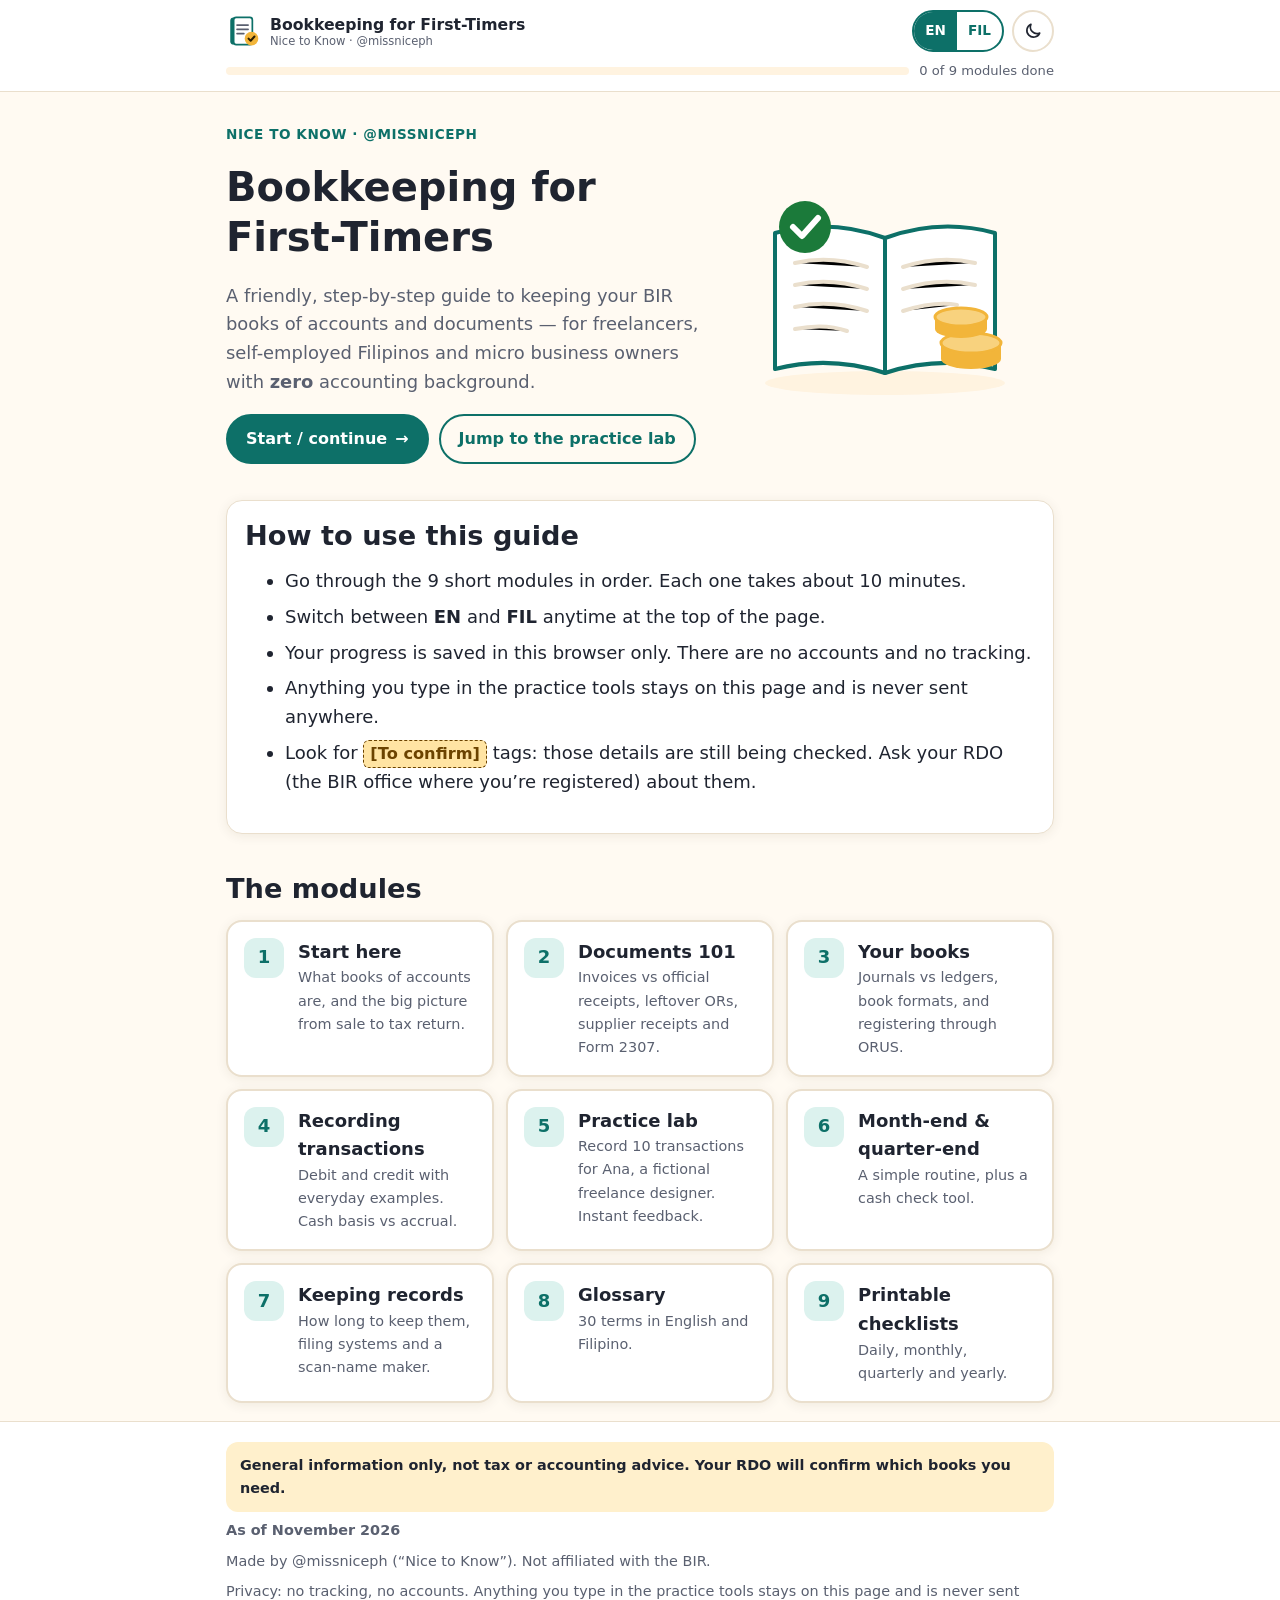
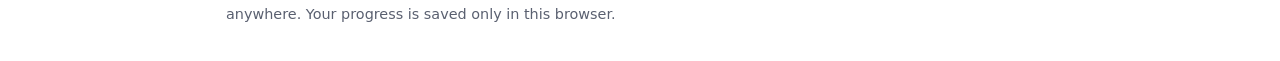
==== index.html @ b259939b "Build Bookkeeping for First-Timers: bilingual BIR bookkeeping guide Nine modules (start here, docume" ====
<!doctype html>
<html lang="en">
<head>
<meta charset="utf-8">
<meta name="viewport" content="width=device-width, initial-scale=1">
<title>Bookkeeping for First-Timers</title>
<meta name="description" content="A friendly English/Filipino guide to keeping BIR books of accounts for freelancers, self-employed Filipinos and micro business owners. By @missniceph (Nice to Know).">
<link rel="icon" href="data:image/svg+xml,%3Csvg xmlns='http://www.w3.org/2000/svg' viewBox='0 0 40 40'%3E%3Crect x='7' y='4' width='24' height='32' rx='4' fill='%230d7068'/%3E%3Ccircle cx='29' cy='29' r='8' fill='%23f2b53a'/%3E%3C/svg%3E">
<link rel="stylesheet" href="assets/css/style.css">
<script src="assets/js/app.js"></script>
</head>
<body>
<main id="main" class="wrap">

  <section class="hero">
    <div>
      <p class="eyebrow">Nice to Know · @missniceph</p>
      <h1>Bookkeeping for First-Timers</h1>
      <p class="lead" lang="en">A friendly, step-by-step guide to keeping your BIR books of accounts and documents — for freelancers, self-employed Filipinos and micro business owners with <strong>zero</strong> accounting background.</p>
      <p class="lead" lang="fil">Isang friendly at step-by-step na gabay sa pag-iingat ng books of accounts at mga dokumento para sa BIR — para sa mga freelancer, self-employed at may maliit na negosyo na <strong>walang</strong> background sa accounting.</p>
      <div class="btn-row">
        <a class="btn" id="continueLink" href="start-here.html"><span lang="en">Start / continue</span><span lang="fil">Simulan / ituloy</span> →</a>
        <a class="btn ghost" href="practice-lab.html"><span lang="en">Jump to the practice lab</span><span lang="fil">Diretso sa practice lab</span></a>
      </div>
    </div>
    <!-- Illustration: open notebook, coins and a check mark (simple shapes only) -->
    <svg viewBox="0 0 300 220" role="img" aria-label="An open notebook with coins and a check mark">
      <ellipse cx="150" cy="200" rx="120" ry="12" fill="var(--surface-2)"/>
      <path d="M40 50 Q95 35 150 55 L150 190 Q95 172 40 186 Z" fill="var(--surface)" stroke="var(--primary)" stroke-width="4" stroke-linejoin="round"/>
      <path d="M260 50 Q205 35 150 55 L150 190 Q205 172 260 186 Z" fill="var(--surface)" stroke="var(--primary)" stroke-width="4" stroke-linejoin="round"/>
      <g stroke="var(--line)" stroke-width="4" stroke-linecap="round">
        <path d="M60 80 Q95 72 132 84"/><path d="M60 102 Q95 94 132 106"/><path d="M60 124 Q95 116 132 128"/><path d="M60 146 Q90 140 112 148"/>
        <path d="M168 84 Q205 72 240 80"/><path d="M168 106 Q205 94 240 102"/><path d="M168 128 Q200 118 222 122"/>
      </g>
      <g>
        <ellipse cx="236" cy="176" rx="30" ry="10" fill="var(--accent)"/>
        <rect x="206" y="160" width="60" height="16" fill="var(--accent)"/>
        <ellipse cx="236" cy="160" rx="30" ry="10" fill="#f8d27e" stroke="var(--accent)" stroke-width="3"/>
        <ellipse cx="226" cy="146" rx="26" ry="9" fill="var(--accent)"/>
        <rect x="200" y="134" width="52" height="12" fill="var(--accent)"/>
        <ellipse cx="226" cy="134" rx="26" ry="9" fill="#f8d27e" stroke="var(--accent)" stroke-width="3"/>
      </g>
      <circle cx="70" cy="44" r="26" fill="var(--good)"/>
      <path d="M58 44 l9 9 16-18" fill="none" stroke="#fff" stroke-width="6" stroke-linecap="round" stroke-linejoin="round"/>
    </svg>
  </section>

  <div class="card">
    <h2 style="margin-top:0"><span lang="en">How to use this guide</span><span lang="fil">Paano gamitin ang gabay na ito</span></h2>
    <ul lang="en">
      <li>Go through the 9 short modules in order. Each one takes about 10 minutes.</li>
      <li>Switch between <strong>EN</strong> and <strong>FIL</strong> anytime at the top of the page.</li>
      <li>Your progress is saved in this browser only. There are no accounts and no tracking.</li>
      <li>Anything you type in the practice tools stays on this page and is never sent anywhere.</li>
      <li>Look for <span class="tbc">[To confirm]</span> tags: those details are still being checked. Ask your RDO (the BIR office where you’re registered) about them.</li>
    </ul>
    <ul lang="fil">
      <li>Basahin ang 9 na maiikling module nang sunod-sunod. Mga 10 minuto lang bawat isa.</li>
      <li>Pwede kang lumipat sa <strong>EN</strong> o <strong>FIL</strong> kahit kailan, sa taas ng page.</li>
      <li>Naka-save ang progress mo sa browser na ito lang. Walang account at walang tracking.</li>
      <li>Lahat ng ita-type mo sa practice tools ay nasa page lang na ito at hindi ipinapadala kahit saan.</li>
      <li>Abangan ang mga <span class="tbc">[To confirm]</span>: chine-check pa ang mga detalyeng iyon. Itanong sa RDO mo (ang BIR office kung saan ka naka-register).</li>
    </ul>
  </div>

  <h2><span lang="en">The modules</span><span lang="fil">Ang mga module</span></h2>
  <ol class="module-list">
    <li><a href="start-here.html" data-module-link="start-here.html"><span class="num">1</span><span><strong lang="en">Start here</strong><strong lang="fil">Simulan dito</strong><span class="d" lang="en">What books of accounts are, and the big picture from sale to tax return.</span><span class="d" lang="fil">Ano ang books of accounts, at ang buong proseso mula benta hanggang tax return.</span></span></a></li>
    <li><a href="documents.html" data-module-link="documents.html"><span class="num">2</span><span><strong lang="en">Documents 101</strong><strong lang="fil">Mga dokumento 101</strong><span class="d" lang="en">Invoices vs official receipts, leftover ORs, supplier receipts and Form 2307.</span><span class="d" lang="fil">Invoice vs official receipt, natirang OR, resibo ng supplier at Form 2307.</span></span></a></li>
    <li><a href="your-books.html" data-module-link="your-books.html"><span class="num">3</span><span><strong lang="en">Your books</strong><strong lang="fil">Ang mga libro mo</strong><span class="d" lang="en">Journals vs ledgers, book formats, and registering through ORUS.</span><span class="d" lang="fil">Journal vs ledger, mga format ng libro, at pag-register sa ORUS.</span></span></a></li>
    <li><a href="recording.html" data-module-link="recording.html"><span class="num">4</span><span><strong lang="en">Recording transactions</strong><strong lang="fil">Pag-record ng mga transaksyon</strong><span class="d" lang="en">Debit and credit with everyday examples. Cash basis vs accrual.</span><span class="d" lang="fil">Debit at credit gamit ang mga pang-araw-araw na halimbawa. Cash basis vs accrual.</span></span></a></li>
    <li><a href="practice-lab.html" data-module-link="practice-lab.html"><span class="num">5</span><span><strong lang="en">Practice lab</strong><strong lang="fil">Practice lab</strong><span class="d" lang="en">Record 10 transactions for Ana, a fictional freelance designer. Instant feedback.</span><span class="d" lang="fil">I-record ang 10 transaksyon ni Ana, isang kunwaring freelance designer. May instant feedback.</span></span></a></li>
    <li><a href="routine.html" data-module-link="routine.html"><span class="num">6</span><span><strong lang="en">Month-end & quarter-end</strong><strong lang="fil">Katapusan ng buwan at quarter</strong><span class="d" lang="en">A simple routine, plus a cash check tool.</span><span class="d" lang="fil">Simpleng routine, kasama ang tool pang-check ng cash.</span></span></a></li>
    <li><a href="keeping-records.html" data-module-link="keeping-records.html"><span class="num">7</span><span><strong lang="en">Keeping records</strong><strong lang="fil">Pagtatago ng records</strong><span class="d" lang="en">How long to keep them, filing systems and a scan-name maker.</span><span class="d" lang="fil">Gaano katagal itatago, paano mag-file, at pangalan ng scan.</span></span></a></li>
    <li><a href="glossary.html" data-module-link="glossary.html"><span class="num">8</span><span><strong lang="en">Glossary</strong><strong lang="fil">Glosaryo</strong><span class="d" lang="en">30 terms in English and Filipino.</span><span class="d" lang="fil">30 termino sa English at Filipino.</span></span></a></li>
    <li><a href="checklists.html" data-module-link="checklists.html"><span class="num">9</span><span><strong lang="en">Printable checklists</strong><strong lang="fil">Mga checklist na pang-print</strong><span class="d" lang="en">Daily, monthly, quarterly and yearly.</span><span class="d" lang="fil">Araw-araw, buwanan, quarterly at taunan.</span></span></a></li>
  </ol>

</main>
</body>
</html>
---- assets/css/style.css ----
/* Bookkeeping for First-Timers — styles
   Colors are tokens on :root. Dark mode follows the device unless the reader picks one. */

:root {
  --bg: #fffaf2;
  --surface: #ffffff;
  --surface-2: #fff3e0;
  --text: #1f2430;
  --muted: #5a6070;
  --line: #eadfcd;
  --primary: #0d7068;
  --primary-ink: #ffffff;
  --primary-soft: #dcf2ee;
  --accent: #f2b53a;
  --accent-soft: #fff0cc;
  --coral: #d9604f;
  --coral-soft: #fde8e4;
  --good: #1b7a3a;
  --good-soft: #e0f4e5;
  --bad: #b3261e;
  --bad-soft: #fde4e1;
  --tbc-ink: #6b4300;
  --tbc-bg: #ffe4a3;
  --focus: #1a5fd0;
  --shadow: 0 2px 12px rgba(70, 45, 10, 0.08);
  --radius: 16px;
  color-scheme: light;
}

@media (prefers-color-scheme: dark) {
  :root:not([data-theme="light"]) {
    --bg: #15141a;
    --surface: #1f1e26;
    --surface-2: #2a2732;
    --text: #f1eee8;
    --muted: #b6b1a8;
    --line: #3a3642;
    --primary: #4fc2b6;
    --primary-ink: #0d1a19;
    --primary-soft: #183633;
    --accent: #f5c45e;
    --accent-soft: #3a3020;
    --coral: #f08a7a;
    --coral-soft: #3d2420;
    --good: #6fd38f;
    --good-soft: #1b3324;
    --bad: #ff8a80;
    --bad-soft: #3d1f1d;
    --tbc-ink: #ffd27a;
    --tbc-bg: #4a3610;
    --focus: #8ab4ff;
    --shadow: 0 2px 12px rgba(0, 0, 0, 0.35);
    color-scheme: dark;
  }
}
:root[data-theme="dark"] {
  --bg: #15141a;
  --surface: #1f1e26;
  --surface-2: #2a2732;
  --text: #f1eee8;
  --muted: #b6b1a8;
  --line: #3a3642;
  --primary: #4fc2b6;
  --primary-ink: #0d1a19;
  --primary-soft: #183633;
  --accent: #f5c45e;
  --accent-soft: #3a3020;
  --coral: #f08a7a;
  --coral-soft: #3d2420;
  --good: #6fd38f;
  --good-soft: #1b3324;
  --bad: #ff8a80;
  --bad-soft: #3d1f1d;
  --tbc-ink: #ffd27a;
  --tbc-bg: #4a3610;
  --focus: #8ab4ff;
  --shadow: 0 2px 12px rgba(0, 0, 0, 0.35);
  color-scheme: dark;
}

/* ---------- Language switching ----------
   Write both languages side by side: <p lang="en">…</p><p lang="fil">…</p>
   Only the chosen one is shown. English shows by default. */
html:not([data-lang="fil"]) body [lang="fil"],
html[data-lang="fil"] body [lang="en"] {
  display: none !important;
}

/* ---------- Base ---------- */
*, *::before, *::after { box-sizing: border-box; }
html { -webkit-text-size-adjust: 100%; }
body {
  margin: 0;
  background: var(--bg);
  color: var(--text);
  font-family: system-ui, -apple-system, "Segoe UI", Roboto, "Helvetica Neue", Arial, sans-serif;
  font-size: 18px;
  line-height: 1.6;
  overflow-wrap: break-word;
}
img, svg { max-width: 100%; }
a { color: var(--primary); text-underline-offset: 3px; }
a:hover { text-decoration-thickness: 2px; }
:focus-visible { outline: 3px solid var(--focus); outline-offset: 2px; border-radius: 6px; }
h1, h2, h3 { line-height: 1.25; margin: 1.4em 0 0.5em; }
h1 { font-size: clamp(1.75rem, 6vw, 2.5rem); margin-top: 0.4em; }
h2 { font-size: clamp(1.35rem, 4.5vw, 1.7rem); }
h3 { font-size: 1.15rem; }
p, ul, ol { margin: 0 0 1em; }
li { margin-bottom: 0.4em; }
small { font-size: 0.85em; }
code, kbd { font-family: ui-monospace, "SF Mono", Menlo, Consolas, monospace; font-size: 0.88em; background: var(--surface-2); padding: 0.1em 0.35em; border-radius: 6px; word-break: break-all; }
pre { background: var(--surface-2); padding: 14px; border-radius: 12px; overflow-x: auto; font-size: 0.85rem; line-height: 1.5; }
pre code { background: none; padding: 0; word-break: normal; }

.wrap { max-width: 860px; margin: 0 auto; padding: 0 16px; }
.wrap.wide { max-width: 1120px; }
main { padding-bottom: 32px; }
.skip { position: absolute; left: -999px; top: 0; background: var(--surface); padding: 8px 12px; z-index: 50; }
.skip:focus { left: 8px; }

/* ---------- Header ---------- */
.site-header { background: var(--surface); border-bottom: 1px solid var(--line); position: sticky; top: 0; z-index: 20; }
.bar { display: flex; align-items: center; justify-content: space-between; gap: 10px; padding-top: 10px; padding-bottom: 8px; }
.brand { display: flex; align-items: center; gap: 10px; text-decoration: none; color: var(--text); font-weight: 700; line-height: 1.15; min-width: 0; }
.brand svg { flex: none; width: 34px; height: 34px; }
.brand small { display: block; font-weight: 500; color: var(--muted); font-size: 0.72rem; }
.brand-name { font-size: 0.98rem; }
.controls { display: flex; align-items: center; gap: 8px; flex: none; }
.seg { display: inline-flex; border: 2px solid var(--primary); border-radius: 999px; overflow: hidden; }
.seg button { border: 0; background: transparent; color: var(--primary); font: inherit; font-size: 0.85rem; font-weight: 700; padding: 6px 11px; cursor: pointer; min-height: 38px; }
.seg button[aria-pressed="true"] { background: var(--primary); color: var(--primary-ink); }
.icon-btn { border: 2px solid var(--line); background: var(--surface); color: var(--text); border-radius: 999px; width: 42px; height: 42px; display: inline-grid; place-items: center; cursor: pointer; }
.icon-btn svg { width: 20px; height: 20px; }
.progress { display: flex; align-items: center; gap: 10px; padding-bottom: 10px; font-size: 0.82rem; color: var(--muted); }
.ptrack { flex: 1; height: 8px; background: var(--surface-2); border-radius: 999px; overflow: hidden; }
.pfill { height: 100%; width: 0; background: linear-gradient(90deg, var(--primary), var(--accent)); border-radius: 999px; transition: width 0.4s ease; }
.ptext { flex: none; }

/* ---------- Module stepper ---------- */
.stepper { display: flex; flex-wrap: wrap; gap: 6px; list-style: none; padding: 0; margin: 18px 0 4px; }
.stepper li { margin: 0; }
.stepper a { display: grid; place-items: center; width: 34px; height: 34px; border-radius: 50%; border: 2px solid var(--line); text-decoration: none; color: var(--muted); font-weight: 700; font-size: 0.85rem; background: var(--surface); }
.stepper a.done { background: var(--good-soft); border-color: var(--good); color: var(--good); }
.stepper a[aria-current="page"] { background: var(--primary); border-color: var(--primary); color: var(--primary-ink); }
.eyebrow { color: var(--primary); font-weight: 700; font-size: 0.85rem; letter-spacing: 0.04em; text-transform: uppercase; margin: 14px 0 0; }
.lead { font-size: 1.12rem; color: var(--muted); }

/* ---------- Cards and boxes ---------- */
.card { background: var(--surface); border: 1px solid var(--line); border-radius: var(--radius); padding: 18px; margin: 18px 0; box-shadow: var(--shadow); }
.card > :first-child { margin-top: 0; }
.card > :last-child { margin-bottom: 0; }
.box { border-radius: var(--radius); padding: 16px 18px; margin: 20px 0; border-left: 6px solid; }
.box > :last-child { margin-bottom: 0; }
.box h2, .box h3 { margin-top: 0; font-size: 1.1rem; display: flex; align-items: center; gap: 8px; }
.box.why { background: var(--primary-soft); border-color: var(--primary); }
.box.mistakes { background: var(--coral-soft); border-color: var(--coral); }
.box.note { background: var(--accent-soft); border-color: var(--accent); }
.box.warn { background: var(--bad-soft); border-color: var(--bad); }
.box ul { padding-left: 1.2em; }

/* BIR rule with its source */
.rule { position: relative; padding: 14px 16px; border: 2px solid var(--line); border-radius: 14px; background: var(--surface); margin: 12px 0; }
.rule p:last-of-type { margin-bottom: 0.4em; }
.src { display: inline-block; font-size: 0.74rem; color: var(--muted); background: var(--surface-2); border-radius: 999px; padding: 2px 10px; margin-top: 2px; font-weight: 600; }
.src::before { content: "Source: "; font-weight: 400; }
html[data-lang="fil"] .src::before { content: "Batayan: "; }

/* [To confirm] placeholder */
.tbc { display: inline-block; background: var(--tbc-bg); color: var(--tbc-ink); font-weight: 800; border-radius: 6px; padding: 0 6px; font-size: 0.9em; border: 1px dashed currentColor; }
.tbc-block { border: 2px dashed var(--accent); background: var(--accent-soft); border-radius: 14px; padding: 14px 16px; margin: 12px 0; }
.tbc-block > :last-child { margin-bottom: 0; }

/* ---------- Buttons and forms ---------- */
.btn { display: inline-flex; align-items: center; justify-content: center; gap: 8px; min-height: 46px; padding: 10px 18px; border-radius: 999px; border: 2px solid var(--primary); background: var(--primary); color: var(--primary-ink); font: inherit; font-weight: 700; font-size: 1rem; text-decoration: none; cursor: pointer; }
.btn.ghost { background: transparent; color: var(--primary); }
.btn.small { min-height: 38px; padding: 6px 14px; font-size: 0.9rem; }
.btn:disabled { opacity: 0.5; cursor: not-allowed; }
.btn-row { display: flex; flex-wrap: wrap; gap: 10px; margin: 12px 0; }
label { font-weight: 600; }
input[type="text"], input[type="date"], input[type="number"], input[type="search"], select {
  font: inherit; font-size: 1rem; color: var(--text); background: var(--surface); border: 2px solid var(--line); border-radius: 12px; padding: 9px 12px; min-height: 46px; width: 100%; max-width: 100%;
}
input:focus, select:focus { border-color: var(--primary); }
.field { display: grid; gap: 4px; margin-bottom: 12px; }
.field-row { display: grid; gap: 12px; grid-template-columns: repeat(auto-fit, minmax(180px, 1fr)); }
fieldset { border: 2px solid var(--line); border-radius: 14px; padding: 10px 14px 4px; margin: 0 0 12px; }
legend { font-weight: 700; padding: 0 6px; }
.choice { display: flex; align-items: center; gap: 10px; font-weight: 500; padding: 6px 0; }
.choice input { width: 22px; height: 22px; accent-color: var(--primary); flex: none; }
.result { border-radius: 14px; padding: 14px 16px; margin-top: 12px; font-weight: 500; }
.result.good { background: var(--good-soft); border: 2px solid var(--good); }
.result.bad { background: var(--bad-soft); border: 2px solid var(--bad); }
.result.info { background: var(--surface-2); border: 2px solid var(--line); }
.result:empty { display: none; }

/* ---------- Checklists ---------- */
.checklist { list-style: none; padding: 0; margin: 0 0 1em; }
.checklist li { margin: 0; border-bottom: 1px dashed var(--line); }
.checklist li:last-child { border-bottom: 0; }
.checklist label { display: flex; gap: 12px; align-items: flex-start; padding: 10px 0; font-weight: 500; cursor: pointer; }
.checklist input { width: 24px; height: 24px; margin-top: 3px; accent-color: var(--good); flex: none; }
.checklist input:checked + span { color: var(--muted); text-decoration: line-through; text-decoration-color: var(--good); }

/* ---------- Tables ---------- */
.table-wrap { overflow-x: auto; margin: 12px 0; border-radius: 12px; border: 1px solid var(--line); background: var(--surface); }
table { border-collapse: collapse; width: 100%; font-size: 0.92rem; }
th, td { padding: 8px 10px; text-align: left; border-bottom: 1px solid var(--line); vertical-align: top; }
th { background: var(--surface-2); font-weight: 700; white-space: nowrap; }
tr:last-child td { border-bottom: 0; }
td.num, th.num { text-align: right; white-space: nowrap; font-variant-numeric: tabular-nums; }
td.indent { padding-left: 34px; }
tfoot td { font-weight: 800; border-top: 2px solid var(--text); }

/* ---------- Flow diagram (Module 1) ---------- */
.flow { list-style: none; padding: 0; margin: 16px 0; display: grid; gap: 0; counter-reset: step; }
.flow li { position: relative; margin: 0; padding: 0 0 22px 64px; counter-increment: step; }
.flow li::before { content: counter(step); position: absolute; left: 0; top: 0; width: 46px; height: 46px; border-radius: 14px; background: var(--primary); color: var(--primary-ink); display: grid; place-items: center; font-weight: 800; font-size: 1.15rem; }
.flow li::after { content: ""; position: absolute; left: 22px; top: 50px; bottom: 4px; width: 3px; background: var(--line); border-radius: 2px; }
.flow li:last-child::after { display: none; }
.flow li:last-child::before { background: var(--accent); color: #2a1d00; }
.flow strong { display: block; font-size: 1.08rem; }
.flow .ex { display: block; color: var(--muted); font-size: 0.92rem; }

/* ---------- Home ---------- */
.hero { display: grid; gap: 18px; align-items: center; padding: 18px 0 6px; }
.hero svg { width: 100%; max-width: 300px; justify-self: center; }
@media (min-width: 760px) { .hero { grid-template-columns: 1.4fr 1fr; } }
.module-list { list-style: none; padding: 0; display: grid; gap: 12px; grid-template-columns: repeat(auto-fit, minmax(240px, 1fr)); }
.module-list li { margin: 0; }
.module-list a { display: flex; gap: 14px; align-items: flex-start; height: 100%; padding: 16px; border-radius: var(--radius); background: var(--surface); border: 2px solid var(--line); text-decoration: none; color: var(--text); box-shadow: var(--shadow); }
.module-list a:hover { border-color: var(--primary); }
.module-list .num { flex: none; width: 40px; height: 40px; border-radius: 12px; background: var(--primary-soft); color: var(--primary); font-weight: 800; display: grid; place-items: center; }
.module-list a.done .num { background: var(--good); color: #fff; }
.module-list strong { display: block; }
.module-list span.d { color: var(--muted); font-size: 0.9rem; display: block; }

/* ---------- Pager ---------- */
.pager { display: grid; gap: 12px; margin: 30px 0 10px; padding-top: 18px; border-top: 2px solid var(--line); }
.pager .nav { display: flex; justify-content: space-between; gap: 10px; flex-wrap: wrap; }
.pager .nav .btn { flex: 1 1 160px; }
.done-toggle { display: flex; gap: 10px; align-items: center; font-weight: 600; }
.done-toggle input { width: 24px; height: 24px; accent-color: var(--good); }

/* ---------- Footer ---------- */
.site-footer { border-top: 1px solid var(--line); background: var(--surface); padding: 20px 0 28px; font-size: 0.9rem; color: var(--muted); }
.disclaimer { background: var(--accent-soft); color: var(--text); border-radius: 12px; padding: 12px 14px; margin-bottom: 12px; font-weight: 600; }
.site-footer p { margin: 0 0 0.5em; }

/* ---------- Mini quiz (Module 4) ---------- */
.quiz { border: 2px solid var(--line); border-radius: 14px; padding: 14px 16px; margin: 12px 0; background: var(--surface); }
.quiz p { margin-bottom: 8px; font-weight: 600; }
.quiz .btn-row { margin: 6px 0 0; }

/* ---------- Doc illustrations ---------- */
.docs-pair { display: grid; grid-template-columns: 1fr 1fr; gap: 14px; margin: 16px 0; }
.doc-fig { background: var(--surface); border: 2px solid var(--line); border-radius: 14px; padding: 12px; text-align: center; font-size: 0.9rem; }
.doc-fig svg { width: 90px; height: 110px; display: block; margin: 0 auto 6px; }
.doc-fig.primary { border-color: var(--good); }
.pill { display: inline-block; padding: 2px 10px; border-radius: 999px; font-size: 0.78rem; font-weight: 800; }
.pill.good { background: var(--good-soft); color: var(--good); }
.pill.muted { background: var(--surface-2); color: var(--muted); }

.two-col { display: grid; gap: 14px; }
@media (min-width: 720px) { .two-col { grid-template-columns: 1fr 1fr; } }
.tag { display: inline-block; background: var(--surface-2); border-radius: 8px; padding: 1px 8px; font-size: 0.85em; font-weight: 700; }
.dr { color: var(--primary); }
.cr { color: var(--coral); }
.stamp { display: inline-block; border: 2px solid var(--coral); color: var(--coral); font-weight: 800; padding: 2px 8px; border-radius: 6px; font-size: 0.85rem; letter-spacing: 0.02em; transform: rotate(-1.5deg); }

/* ---------- Glossary ---------- */
.glossary { list-style: none; padding: 0; display: grid; gap: 10px; }
.glossary li { margin: 0; background: var(--surface); border: 1px solid var(--line); border-radius: 14px; padding: 12px 16px; }
.glossary dfn { font-style: normal; font-weight: 800; font-size: 1.05rem; }
.glossary .fil-term { color: var(--primary); font-weight: 600; font-size: 0.92rem; display: block; }
.glossary p { margin: 6px 0 0; }

/* ---------- Practice lab ---------- */
.lab-grid { display: grid; gap: 18px; grid-template-columns: minmax(0, 1fr); }
.lab-grid > div { min-width: 0; }
@media (min-width: 1000px) { .lab-grid { grid-template-columns: minmax(0, 1fr) minmax(0, 1fr); align-items: start; } }
.tx-chips { display: flex; flex-wrap: wrap; gap: 8px; list-style: none; padding: 0; margin: 0 0 12px; }
.tx-chips li { margin: 0; }
.tx-chips button { width: 42px; height: 42px; border-radius: 12px; border: 2px solid var(--line); background: var(--surface); color: var(--text); font: inherit; font-weight: 800; cursor: pointer; }
.tx-chips button.done { background: var(--good-soft); border-color: var(--good); color: var(--good); }
.tx-chips button[aria-current="true"] { outline: 3px solid var(--primary); outline-offset: 1px; }
.tx-story { font-size: 1.08rem; }
.tx-date { color: var(--muted); font-weight: 700; font-size: 0.9rem; }
.entry-row { display: grid; gap: 8px; grid-template-columns: 1fr 1fr; padding: 12px; border: 2px solid var(--line); border-radius: 14px; margin-bottom: 10px; background: var(--surface); }
.entry-row .acct { grid-column: 1 / -1; }
.entry-row .rm { grid-column: 1 / -1; justify-self: end; }
@media (min-width: 560px) { .entry-row { grid-template-columns: 2fr 1.1fr 1.2fr auto; align-items: end; } .entry-row .acct { grid-column: auto; } .entry-row .rm { grid-column: auto; } }
.entry-row label { font-size: 0.8rem; color: var(--muted); display: grid; gap: 2px; }
.link-btn { background: none; border: 0; color: var(--bad); font: inherit; font-size: 0.85rem; font-weight: 700; cursor: pointer; padding: 8px 4px; min-height: 40px; }
.totals-live { display: flex; flex-wrap: wrap; gap: 8px 16px; font-weight: 700; font-size: 0.95rem; margin: 6px 0 10px; }
.totals-live .ok { color: var(--good); }
.totals-live .off { color: var(--bad); }
.feedback ul { margin: 6px 0 0; padding-left: 1.2em; }
.ledgers { display: grid; gap: 12px; grid-template-columns: repeat(auto-fit, minmax(280px, 1fr)); }
.ledger h4 { margin: 10px 12px 4px; font-size: 1rem; }
.ledger .table-wrap { margin: 0; border: 0; border-radius: 0; }
.ledger { border: 1px solid var(--line); border-radius: 12px; overflow: hidden; background: var(--surface); }
.flash { animation: flash 1.6s ease; }
@keyframes flash { 0% { background: var(--accent-soft); } 100% { background: transparent; } }
@media (prefers-reduced-motion: reduce) { .flash { animation: none; } .pfill { transition: none; } }
.stat-grid { display: grid; gap: 10px; grid-template-columns: repeat(auto-fit, minmax(150px, 1fr)); margin: 12px 0; }
.stat { background: var(--surface-2); border-radius: 14px; padding: 12px 14px; }
.stat b { display: block; font-size: 1.35rem; font-variant-numeric: tabular-nums; }
.stat span { font-size: 0.85rem; color: var(--muted); }
.empty { color: var(--muted); font-style: italic; }
.filename-out { font-family: ui-monospace, Menlo, Consolas, monospace; font-size: 0.95rem; background: var(--surface-2); padding: 12px; border-radius: 12px; word-break: break-all; margin: 8px 0; }

/* ---------- Printable checklists ---------- */
.print-list { page-break-inside: avoid; break-inside: avoid; }
.print-list ol { list-style: none; padding: 0; }
.print-list li { display: flex; gap: 12px; align-items: flex-start; padding: 8px 0; border-bottom: 1px solid var(--line); margin: 0; }
.print-list li::before { content: ""; flex: none; width: 20px; height: 20px; border: 2px solid var(--text); border-radius: 4px; margin-top: 4px; }
.notes-lines { margin-top: 10px; }
.notes-lines div { border-bottom: 1px solid var(--line); height: 30px; }

@media print {
  .site-header, .stepper, .pager, .no-print, .skip { display: none !important; }
  body { background: #fff; color: #000; font-size: 12pt; }
  .card, .box, .rule { box-shadow: none; border-color: #999; background: #fff; }
  .site-footer { background: #fff; color: #333; border-top: 1px solid #999; }
  .disclaimer { background: #fff; border: 1px solid #999; }
  body.print-one .print-list:not(.printing) { display: none; }
  .print-list { page-break-after: always; break-after: page; }
  .print-list:last-of-type { page-break-after: auto; break-after: auto; }
  a { color: #000; text-decoration: none; }
}
.why-text { display: none; }
.flow-ill { display: block; margin: 8px auto 0; width: 100%; max-width: 640px; }
@media print { body.print-one .print-list { page-break-after: auto; break-after: auto; } }
td.nw { white-space: nowrap; }
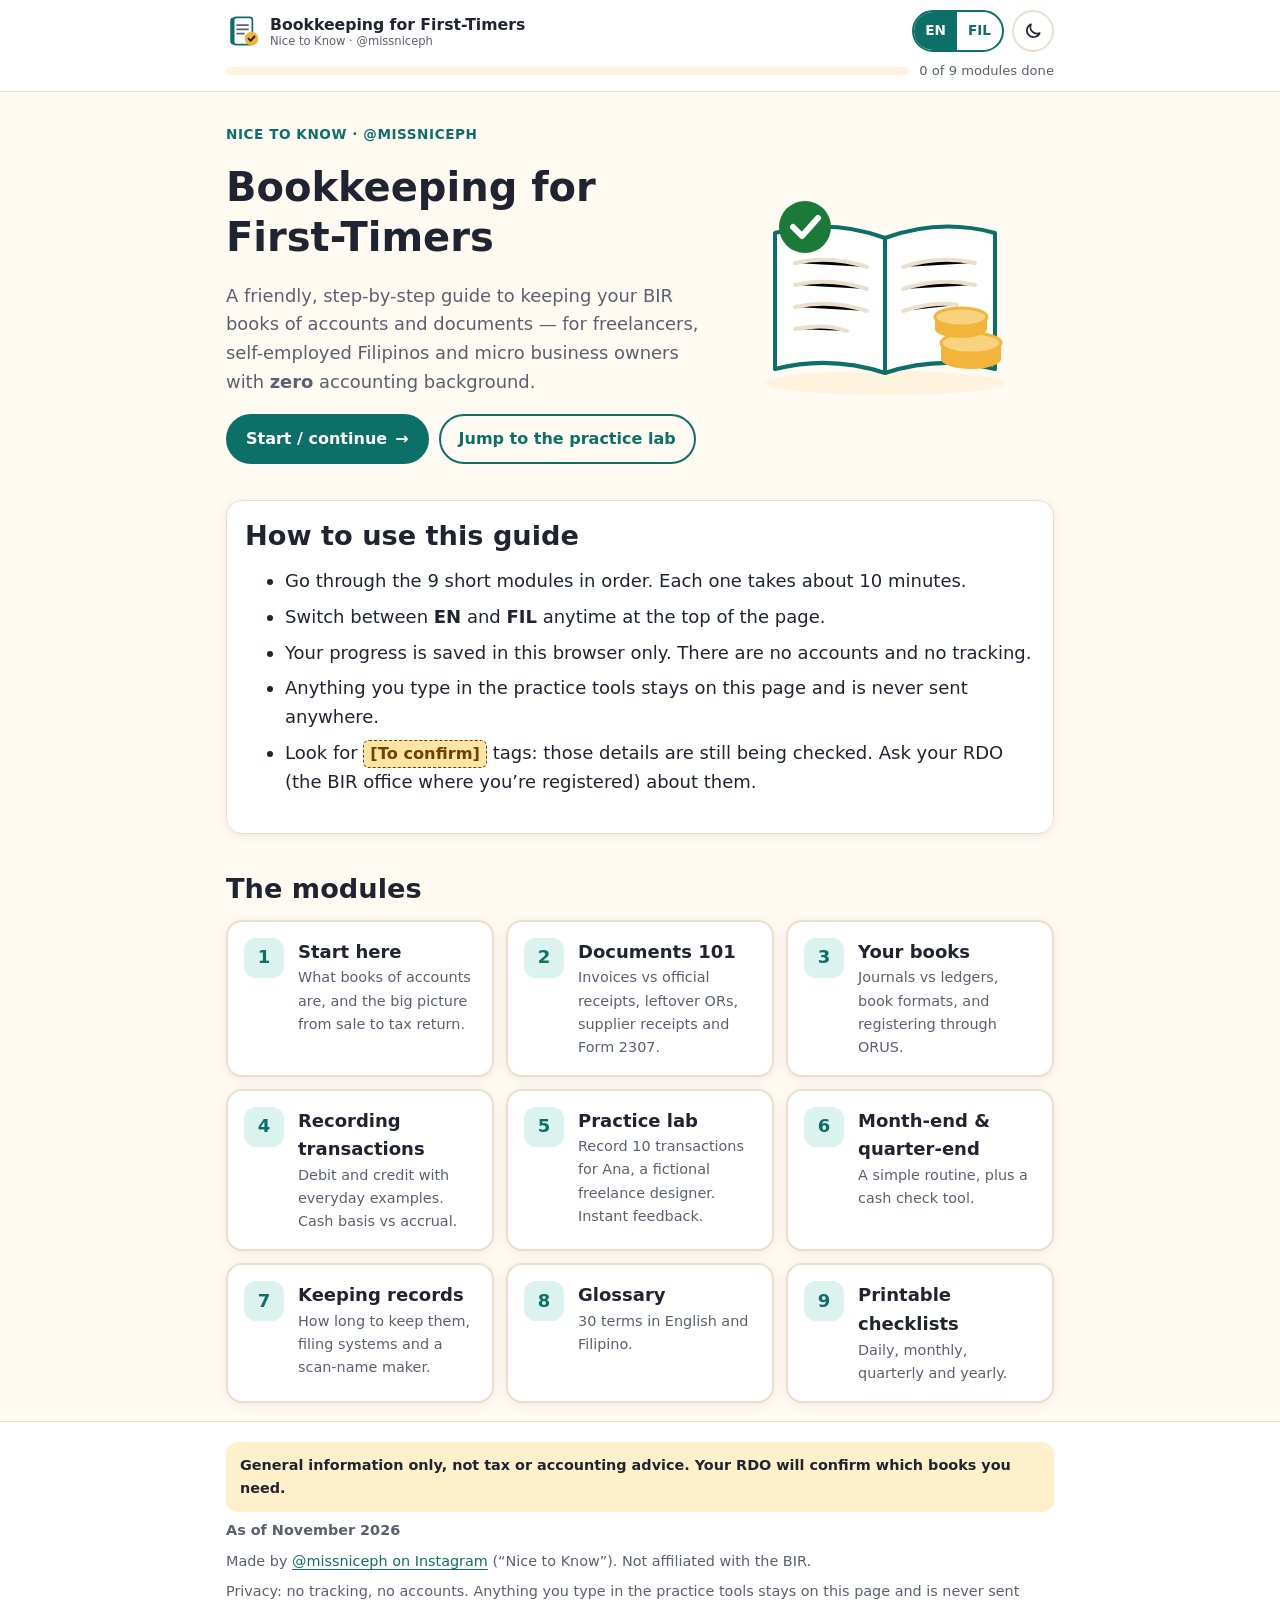
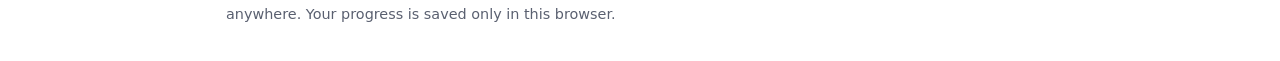
==== commit c9b9c7ea: "Quality pass: accessibility, content fixes, share preview, 404 page - Accessibility: stronger contra" ====
--- a/index.html
+++ b/index.html
@@ -5,7 +5,20 @@
 <meta name="viewport" content="width=device-width, initial-scale=1">
 <title>Bookkeeping for First-Timers</title>
 <meta name="description" content="A friendly English/Filipino guide to keeping BIR books of accounts for freelancers, self-employed Filipinos and micro business owners. By @missniceph (Nice to Know).">
-<link rel="icon" href="data:image/svg+xml,%3Csvg xmlns='http://www.w3.org/2000/svg' viewBox='0 0 40 40'%3E%3Crect x='7' y='4' width='24' height='32' rx='4' fill='%230d7068'/%3E%3Ccircle cx='29' cy='29' r='8' fill='%23f2b53a'/%3E%3C/svg%3E">
+<link rel="icon" href="favicon.svg" type="image/svg+xml">
+<link rel="apple-touch-icon" href="apple-touch-icon.png">
+<meta name="theme-color" content="#0d7068">
+<meta property="og:type" content="website">
+<meta property="og:site_name" content="Bookkeeping for First-Timers">
+<meta property="og:title" content="Bookkeeping for First-Timers">
+<meta property="og:description" content="A friendly English/Filipino guide to keeping BIR books of accounts for freelancers, self-employed Filipinos and micro business owners. By @missniceph (Nice to Know).">
+<meta property="og:url" content="https://missniceph.github.io/bookkeeping-guide/">
+<meta property="og:image" content="https://missniceph.github.io/bookkeeping-guide/assets/img/share-card.png">
+<meta property="og:image:width" content="1200">
+<meta property="og:image:height" content="630">
+<meta property="og:image:alt" content="Bookkeeping for First-Timers: a friendly guide to BIR books of accounts, in English and Filipino, by @missniceph">
+<meta property="og:locale" content="en_PH">
+<meta name="twitter:card" content="summary_large_image">
 <link rel="stylesheet" href="assets/css/style.css">
 <script src="assets/js/app.js"></script>
 </head>
@@ -59,7 +72,7 @@
       <li>Pwede kang lumipat sa <strong>EN</strong> o <strong>FIL</strong> kahit kailan, sa taas ng page.</li>
       <li>Naka-save ang progress mo sa browser na ito lang. Walang account at walang tracking.</li>
       <li>Lahat ng ita-type mo sa practice tools ay nasa page lang na ito at hindi ipinapadala kahit saan.</li>
-      <li>Abangan ang mga <span class="tbc">[To confirm]</span>: chine-check pa ang mga detalyeng iyon. Itanong sa RDO mo (ang BIR office kung saan ka naka-register).</li>
+      <li>Abangan ang mga <span class="tbc">[To confirm]</span>: kinukumpirma pa ang mga detalyeng iyan. Itanong sa RDO mo (ang BIR office kung saan ka naka-register).</li>
     </ul>
   </div>
 
--- a/assets/css/style.css
+++ b/assets/css/style.css
@@ -13,7 +13,7 @@
   --primary-soft: #dcf2ee;
   --accent: #f2b53a;
   --accent-soft: #fff0cc;
-  --coral: #d9604f;
+  --coral: #b5473a;
   --coral-soft: #fde8e4;
   --good: #1b7a3a;
   --good-soft: #e0f4e5;
@@ -297,7 +297,7 @@
 .totals-live .off { color: var(--bad); }
 .feedback ul { margin: 6px 0 0; padding-left: 1.2em; }
 .ledgers { display: grid; gap: 12px; grid-template-columns: repeat(auto-fit, minmax(280px, 1fr)); }
-.ledger h4 { margin: 10px 12px 4px; font-size: 1rem; }
+.ledger h3 { margin: 10px 12px 4px; font-size: 1rem; }
 .ledger .table-wrap { margin: 0; border: 0; border-radius: 0; }
 .ledger { border: 1px solid var(--line); border-radius: 12px; overflow: hidden; background: var(--surface); }
 .flash { animation: flash 1.6s ease; }
@@ -315,8 +315,6 @@
 .print-list ol { list-style: none; padding: 0; }
 .print-list li { display: flex; gap: 12px; align-items: flex-start; padding: 8px 0; border-bottom: 1px solid var(--line); margin: 0; }
 .print-list li::before { content: ""; flex: none; width: 20px; height: 20px; border: 2px solid var(--text); border-radius: 4px; margin-top: 4px; }
-.notes-lines { margin-top: 10px; }
-.notes-lines div { border-bottom: 1px solid var(--line); height: 30px; }
 
 @media print {
   .site-header, .stepper, .pager, .no-print, .skip { display: none !important; }
@@ -333,3 +331,9 @@
 .flow-ill { display: block; margin: 8px auto 0; width: 100%; max-width: 640px; }
 @media print { body.print-one .print-list { page-break-after: auto; break-after: auto; } }
 td.nw { white-space: nowrap; }
+.sr-only { position: absolute; width: 1px; height: 1px; padding: 0; margin: -1px; overflow: hidden; clip: rect(0 0 0 0); white-space: nowrap; border: 0; }
+.table-wrap:focus-visible { outline-offset: 0; }
+#txCard:focus { outline: none; }
+#txCard:focus-visible { outline: 3px solid var(--focus); }
+#txCard, #monthEnd, [id] { scroll-margin-top: 130px; }
+@media (prefers-reduced-motion: no-preference) { html { scroll-behavior: smooth; } }
